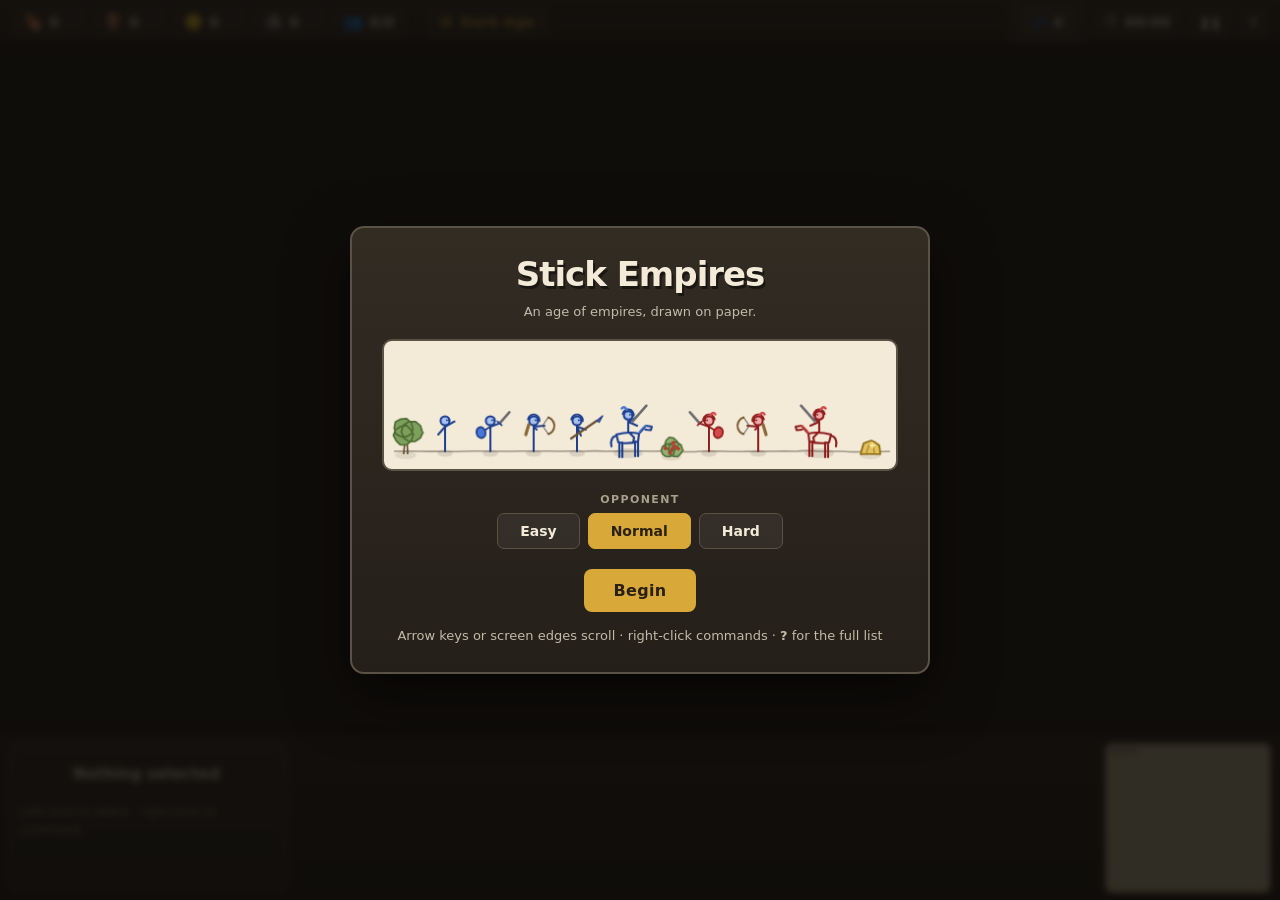
==== index.html @ 1c1c3820 "first version" ====
<!DOCTYPE html>
<html lang="en">
<head>
<meta charset="utf-8">
<meta name="viewport" content="width=device-width, initial-scale=1">
<title>Stick Empires — an Age of Stick Figures</title>
<link rel="stylesheet" href="css/style.css">
<link rel="icon" href="data:image/svg+xml,%3Csvg%20xmlns='http://www.w3.org/2000/svg'%20viewBox='0%200%2032%2032'%3E%3Cg%20fill='none'%20stroke='%23241f18'%20stroke-width='2.6'%20stroke-linecap='round'%3E%3Ccircle%20cx='16'%20cy='7'%20r='4.2'%20fill='%234a76d4'/%3E%3Cpath%20d='M16%2011.5v9M9%2015h14M16%2020.5l-5%207.5M16%2020.5l5%207.5'/%3E%3C/g%3E%3C/svg%3E">
</head>
<body>

<div id="game">
  <canvas id="canvas" tabindex="0"></canvas>

  <!-- ================= top bar ================= -->
  <div id="topbar">
    <div class="res" title="Food"><span class="ico food">🍖</span><span id="res-food">0</span></div>
    <div class="res" title="Wood"><span class="ico wood">🪵</span><span id="res-wood">0</span></div>
    <div class="res" title="Gold"><span class="ico gold">🪙</span><span id="res-gold">0</span></div>
    <div class="res" title="Stone"><span class="ico stone">🪨</span><span id="res-stone">0</span></div>
    <div class="res" title="Population"><span class="ico pop">👥</span><span id="res-pop">0/0</span></div>
    <div class="sep"></div>
    <div class="res age" title="Current age"><span class="ico">🏛</span><span id="hud-age">Dark Age</span></div>
    <div class="spacer"></div>
    <div class="res" title="Idle villagers — click to cycle"><button id="btn-idle" class="mini">💤 <span id="hud-idle">0</span></button></div>
    <div class="res" title="Elapsed time"><span class="ico">⏱</span><span id="hud-clock">00:00</span></div>
    <button id="btn-pause" class="mini" title="Pause  [P]">❚❚</button>
    <button id="btn-help" class="mini" title="Controls">?</button>
  </div>

  <div id="banner" class="hidden"></div>
  <div id="toasts"></div>

  <!-- ================= bottom bar ================= -->
  <div id="bottombar">
    <div id="selection-panel">
      <div class="sel-head">
        <div id="sel-icon"></div>
        <div id="sel-name">Nothing selected</div>
      </div>
      <div id="sel-body"><div class="hint">Left-click to select · right-click to command</div></div>
      <div id="queue" class="hidden"></div>
    </div>

    <div id="command-card"></div>

    <div id="minimap-wrap">
      <canvas id="minimap" width="220" height="220"></canvas>
      <div class="mm-label">MAP</div>
    </div>
  </div>

  <!-- ================= overlays ================= -->
  <div id="help" class="overlay hidden">
    <div class="panel">
      <h2>How to play</h2>
      <div class="cols">
        <div>
          <h3>Camera</h3>
          <ul>
            <li><b>Arrow keys</b> or move the mouse to a screen edge — scroll</li>
            <li><b>Middle-drag</b> or <b>Space + drag</b> — pan</li>
            <li><b>Mouse wheel</b> — zoom · <b>Click the minimap</b> — jump</li>
          </ul>
          <h3>Selecting</h3>
          <ul>
            <li><b>Left-click</b> a unit · <b>drag</b> a box for many</li>
            <li><b>Double-click</b> — every unit of that type on screen</li>
            <li><b>Shift+click</b> — add to selection</li>
            <li><b>Ctrl+1…9</b> set a group · <b>1…9</b> recall it</li>
          </ul>
        </div>
        <div>
          <h3>Commanding</h3>
          <ul>
            <li><b>Right-click</b> — move, gather, build, repair or attack</li>
            <li><b>A</b> then click — attack-move · <b>S</b> — stop</li>
            <li><b>B</b> — build menu (with a villager selected)</li>
            <li>Right-click with a barracks selected — set its rally point</li>
          </ul>
          <h3>Shortcuts</h3>
          <ul>
            <li><b>H</b> — jump to your Town Center</li>
            <li><b>.</b> — cycle idle villagers · <b>F</b> — select your army</li>
            <li><b>Space</b> — jump to the last attack · <b>P</b> — pause</li>
            <li><b>F2</b> — toggle 2× game speed</li>
          </ul>
        </div>
      </div>
      <h3>Winning</h3>
      <p>Gather food, wood, gold and stone. Build houses for population, train an army,
         advance through four ages, and destroy every red building and unit.
         A villager carries 12 at a time and then walks it home, so a nearby drop-off
         means far less walking — put a Lumber Camp next to the trees and a Mill next
         to the berries. When the berries run out, build farms.</p>
      <button id="help-close" class="big">Got it</button>
    </div>
  </div>

  <div id="gameover" class="overlay hidden">
    <div class="panel">
      <h1 id="go-title">Victory!</h1>
      <div id="go-body"></div>
      <button id="go-again" class="big">Play again</button>
    </div>
  </div>

  <div id="start" class="overlay">
    <div class="panel start-panel">
      <h1 class="logo">Stick&nbsp;Empires</h1>
      <p class="tag">An age of empires, drawn on paper.</p>
      <canvas id="start-art" width="520" height="130"></canvas>
      <div class="field">
        <label>Opponent</label>
        <div class="choices" id="difficulty">
          <button data-v="easy">Easy</button>
          <button data-v="normal" class="on">Normal</button>
          <button data-v="hard">Hard</button>
        </div>
      </div>
      <button id="start-btn" class="big">Begin</button>
      <p class="fine">Arrow keys or screen edges scroll · right-click commands · <b>?</b> for the full list</p>
    </div>
  </div>
</div>

<script src="js/config.js"></script>
<script src="js/utils.js"></script>
<script src="js/pathfinding.js"></script>
<script src="js/worldgen.js"></script>
<script src="js/art.js"></script>
<script src="js/entities.js"></script>
<script src="js/render.js"></script>
<script src="js/game.js"></script>
<script src="js/ai.js"></script>
<script src="js/input.js"></script>
<script src="js/ui.js"></script>
<script src="js/main.js"></script>
</body>
</html>
---- css/style.css ----
/* =========================================================================
   Stick Empires — UI chrome. Ink on paper.
   ========================================================================= */

:root {
  --paper: #f3ead8;
  --paper-2: #e7dcc3;
  --ink: #241f18;
  --ink-2: #4a4238;
  --ink-soft: rgba(36, 31, 24, 0.55);
  --panel: #2b271f;
  --panel-2: #38332a;
  --line: #564f42;
  --accent: #d8a838;
  --blue: #4a76d4;
  --red: #d44a4a;
  --green: #6aa84f;
  --bar-h: 46px;
  --bottom-h: 168px;
  font-synthesis-weight: none;
}

* { box-sizing: border-box; margin: 0; padding: 0; }

html, body {
  height: 100%;
  overflow: hidden;
  background: #1b1813;
  color: var(--paper);
  font-family: "Segoe UI", -apple-system, BlinkMacSystemFont, system-ui, sans-serif;
  -webkit-font-smoothing: antialiased;
  user-select: none;
  -webkit-user-select: none;
}

#game { position: fixed; inset: 0; }

#canvas {
  position: absolute;
  inset: 0;
  width: 100%;
  height: 100%;
  display: block;
  cursor: default;
  outline: none;
}

body.cursor-attack #canvas { cursor: crosshair; }
body.cursor-attack-hover #canvas { cursor: crosshair; }
body.cursor-gather #canvas { cursor: grab; }
body.cursor-build-hover #canvas { cursor: copy; }

/* ================================================================= topbar */

#topbar {
  position: absolute;
  top: 0; left: 0; right: 0;
  height: var(--bar-h);
  display: flex;
  align-items: center;
  gap: 6px;
  padding: 0 12px;
  background: linear-gradient(180deg, #302b22 0%, #241f19 100%);
  border-bottom: 2px solid #14110d;
  box-shadow: 0 3px 10px rgba(0, 0, 0, .45);
  z-index: 10;
  font-variant-numeric: tabular-nums;
}

.res {
  display: flex;
  align-items: center;
  gap: 6px;
  padding: 5px 11px;
  background: rgba(255, 255, 255, .045);
  border: 1px solid #4a4237;
  border-radius: 6px;
  font-size: 14px;
  font-weight: 600;
  letter-spacing: .2px;
  min-width: 74px;
}
.res .ico { font-size: 15px; line-height: 1; filter: saturate(1.1); }
.res.age { min-width: 118px; color: var(--accent); }
.res.warn { border-color: #b9603a; background: rgba(200, 90, 50, .18); }
#res-pop.warn { color: #ffb27a; }

#topbar .sep { width: 1px; height: 24px; background: #4a4237; margin: 0 4px; }
#topbar .spacer { flex: 1; }

.mini {
  background: rgba(255, 255, 255, .05);
  border: 1px solid #4a4237;
  color: var(--paper);
  border-radius: 6px;
  padding: 6px 10px;
  font-size: 13px;
  font-weight: 600;
  cursor: pointer;
  font-family: inherit;
}
.mini:hover { background: rgba(255, 255, 255, .12); border-color: var(--accent); }

/* ================================================================ bottom */

#bottombar {
  position: absolute;
  left: 0; right: 0; bottom: 0;
  height: var(--bottom-h);
  display: flex;
  gap: 8px;
  padding: 8px;
  background: linear-gradient(180deg, #241f19 0%, #191510 100%);
  border-top: 2px solid #14110d;
  box-shadow: 0 -3px 12px rgba(0, 0, 0, .45);
  z-index: 10;
}

#selection-panel {
  width: 280px;
  flex: none;
  background: rgba(255, 255, 255, .04);
  border: 1px solid #4a4237;
  border-radius: 8px;
  padding: 9px 11px;
  display: flex;
  flex-direction: column;
  gap: 7px;
  overflow: hidden;
}

.sel-head { display: flex; align-items: center; gap: 9px; }
#sel-icon { width: 44px; height: 44px; flex: none; display: grid; place-items: center; }
#sel-icon img {
  width: 44px; height: 44px;
  background: var(--paper);
  border-radius: 6px;
  border: 1px solid #5a5245;
}
#sel-name { font-size: 15px; font-weight: 700; letter-spacing: .2px; }

#sel-body { flex: 1; overflow: hidden; font-size: 12px; }
#sel-body .hint { color: #9a9182; line-height: 1.5; }
#sel-body .stats {
  display: grid;
  grid-template-columns: auto 1fr;
  gap: 1px 10px;
  align-content: start;
}
#sel-body .stats .k { color: #a99f8d; }
#sel-body .stats .v { font-weight: 700; text-align: right; font-variant-numeric: tabular-nums; }
#sel-body .desc { margin-top: 6px; color: #948b7c; line-height: 1.4; font-size: 11px; }

.unit-grid { display: flex; flex-wrap: wrap; gap: 5px; align-content: start; }
.chip {
  display: flex; align-items: center; gap: 3px;
  background: var(--paper);
  color: var(--ink);
  border-radius: 5px;
  padding: 2px 6px 2px 2px;
  font-size: 11px;
  font-weight: 800;
  cursor: pointer;
  border: 1px solid #5a5245;
}
.chip:hover { outline: 2px solid var(--accent); }
.chip img { width: 26px; height: 26px; }

#queue { display: flex; gap: 4px; flex-wrap: wrap; }
#queue.hidden { display: none; }
#queue.blocked { outline: 1px dashed #d08a3a; outline-offset: 3px; }
.qitem {
  position: relative;
  width: 30px; height: 30px;
  background: var(--paper);
  border: 1px solid #5a5245;
  border-radius: 4px;
  display: grid; place-items: center;
  color: var(--ink);
  font-size: 15px;
  cursor: pointer;
  overflow: hidden;
}
.qitem:hover { outline: 2px solid #c0392b; }
.qitem img { width: 28px; height: 28px; }
.qbar {
  position: absolute;
  left: 0; bottom: 0;
  height: 3px;
  width: 0;
  background: var(--green);
}

/* ------------------------------------------------------------ command card */

#command-card {
  flex: 1;
  display: grid;
  grid-template-columns: repeat(auto-fill, minmax(92px, 1fr));
  grid-auto-rows: 70px;
  gap: 6px;
  align-content: start;
  overflow-y: auto;
  padding-right: 4px;
}
#command-card::-webkit-scrollbar { width: 8px; }
#command-card::-webkit-scrollbar-thumb { background: #4a4237; border-radius: 4px; }

.cmd {
  position: relative;
  background: var(--paper);
  border: 1px solid #5a5245;
  border-radius: 7px;
  color: var(--ink);
  cursor: pointer;
  display: flex;
  flex-direction: column;
  align-items: center;
  justify-content: center;
  gap: 1px;
  padding: 3px 4px 4px;
  font-family: inherit;
  transition: transform .06s ease, box-shadow .1s ease;
  overflow: hidden;
}
.cmd:hover { box-shadow: 0 0 0 2px var(--accent); transform: translateY(-1px); }
.cmd:active { transform: translateY(0); }
.cmd img { width: 34px; height: 34px; margin-top: -2px; }
.cmd .emoji { font-size: 22px; line-height: 28px; }
.cmd .lbl {
  font-size: 10px;
  font-weight: 700;
  line-height: 1.05;
  text-align: center;
  max-width: 100%;
  overflow: hidden;
  text-overflow: ellipsis;
  white-space: nowrap;
}
.cmd .cost {
  font-size: 9px;
  color: #6d6455;
  font-weight: 600;
  letter-spacing: -.2px;
}
.cmd .hk {
  position: absolute;
  top: 2px; right: 3px;
  font-size: 9px;
  font-weight: 800;
  color: #8a8071;
  background: rgba(0, 0, 0, .07);
  border-radius: 3px;
  padding: 0 3px;
}
.cmd.disabled { opacity: .42; cursor: not-allowed; filter: grayscale(.6); }
.cmd.disabled:hover { box-shadow: none; transform: none; }
.cmd.flash { box-shadow: 0 0 0 3px var(--green); }

/* ---------------------------------------------------------------- minimap */

#minimap-wrap {
  position: relative;
  width: var(--bottom-h);
  height: calc(var(--bottom-h) - 16px);
  flex: none;
  border: 2px solid #5a5245;
  border-radius: 8px;
  overflow: hidden;
  background: #cec5a0;
}
#minimap { width: 100%; height: 100%; display: block; cursor: pointer; }
.mm-label {
  position: absolute;
  top: 2px; left: 5px;
  font-size: 9px;
  font-weight: 800;
  letter-spacing: 2px;
  color: rgba(30, 25, 18, .5);
  pointer-events: none;
}

/* ================================================================ toasts */

#toasts {
  position: absolute;
  left: 50%;
  top: calc(var(--bar-h) + 12px);
  transform: translateX(-50%);
  display: flex;
  flex-direction: column;
  gap: 5px;
  align-items: center;
  z-index: 9;
  pointer-events: none;
}
.toast {
  background: rgba(28, 24, 18, .88);
  border: 1px solid #5a5245;
  border-left: 3px solid var(--accent);
  padding: 7px 14px;
  border-radius: 6px;
  font-size: 13px;
  font-weight: 600;
  box-shadow: 0 3px 12px rgba(0, 0, 0, .4);
  animation: pop .18s ease;
}
@keyframes pop { from { opacity: 0; transform: translateY(-6px); } }

#banner {
  position: absolute;
  left: 50%;
  top: 26%;
  transform: translateX(-50%);
  font-size: 46px;
  font-weight: 900;
  letter-spacing: 1px;
  color: var(--accent);
  text-shadow: 0 3px 0 rgba(0, 0, 0, .5), 0 0 30px rgba(216, 168, 56, .5);
  pointer-events: none;
  z-index: 9;
  white-space: nowrap;
}

/* =============================================================== overlays */

.overlay {
  position: absolute;
  inset: 0;
  background: rgba(14, 12, 9, .82);
  backdrop-filter: blur(3px);
  display: grid;
  place-items: center;
  z-index: 20;
}
.overlay.hidden { display: none; }

.panel {
  background: linear-gradient(180deg, #322c23, #241f19);
  border: 2px solid #5a5245;
  border-radius: 14px;
  padding: 26px 30px;
  max-width: 760px;
  width: min(92vw, 760px);
  box-shadow: 0 20px 60px rgba(0, 0, 0, .6);
  max-height: 88vh;
  overflow-y: auto;
}
.panel h1 { font-size: 34px; margin-bottom: 8px; }
.panel h2 { font-size: 22px; margin-bottom: 14px; color: var(--accent); }
.panel h3 { font-size: 14px; margin: 14px 0 6px; color: var(--accent); letter-spacing: .4px; }
.panel p { font-size: 13px; line-height: 1.6; color: #c3baa8; }
.panel ul { list-style: none; font-size: 13px; line-height: 1.75; color: #c3baa8; }
.panel ul li b { color: var(--paper); }
.panel .cols { display: grid; grid-template-columns: 1fr 1fr; gap: 0 32px; }

.big {
  margin-top: 20px;
  background: var(--accent);
  color: #2a2114;
  border: none;
  border-radius: 8px;
  padding: 12px 30px;
  font-size: 16px;
  font-weight: 800;
  cursor: pointer;
  font-family: inherit;
  letter-spacing: .3px;
}
.big:hover { filter: brightness(1.1); }

#go-title.win { color: var(--green); }
#go-title.lose { color: var(--red); }
.go-stats {
  display: grid;
  grid-template-columns: 1fr 1fr;
  gap: 6px 26px;
  margin-top: 14px;
}
.go-stats div {
  display: flex;
  justify-content: space-between;
  border-bottom: 1px dashed #4a4237;
  padding: 5px 0;
  font-size: 13px;
}
.go-stats span { color: #a99f8d; }
.go-stats b { font-variant-numeric: tabular-nums; }

/* ------------------------------------------------------------ start screen */

.start-panel { text-align: center; width: min(92vw, 580px); }
.logo {
  font-size: 46px;
  letter-spacing: -1px;
  color: var(--paper);
  text-shadow: 2px 3px 0 rgba(0, 0, 0, .45);
}
.tag { margin-top: 2px; color: #a99f8d; font-size: 14px; }
#start-art {
  width: 100%;
  max-width: 520px;
  height: auto;
  background: var(--paper);
  border: 2px solid #5a5245;
  border-radius: 10px;
  margin: 16px 0 6px;
}
.field { margin-top: 12px; }
.field label {
  display: block;
  font-size: 11px;
  letter-spacing: 1.4px;
  color: #a99f8d;
  margin-bottom: 7px;
  text-transform: uppercase;
  font-weight: 700;
}
.choices { display: flex; gap: 8px; justify-content: center; }
.choices button {
  background: rgba(255, 255, 255, .05);
  border: 1px solid #5a5245;
  color: var(--paper);
  border-radius: 7px;
  padding: 9px 22px;
  font-size: 14px;
  font-weight: 700;
  cursor: pointer;
  font-family: inherit;
}
.choices button.on { background: var(--accent); color: #2a2114; border-color: var(--accent); }
.choices button:hover:not(.on) { border-color: var(--accent); }
.fine { margin-top: 14px; font-size: 11px; color: #8b8273; }

@media (max-width: 900px) {
  #selection-panel { width: 200px; }
  .panel .cols { grid-template-columns: 1fr; }
}
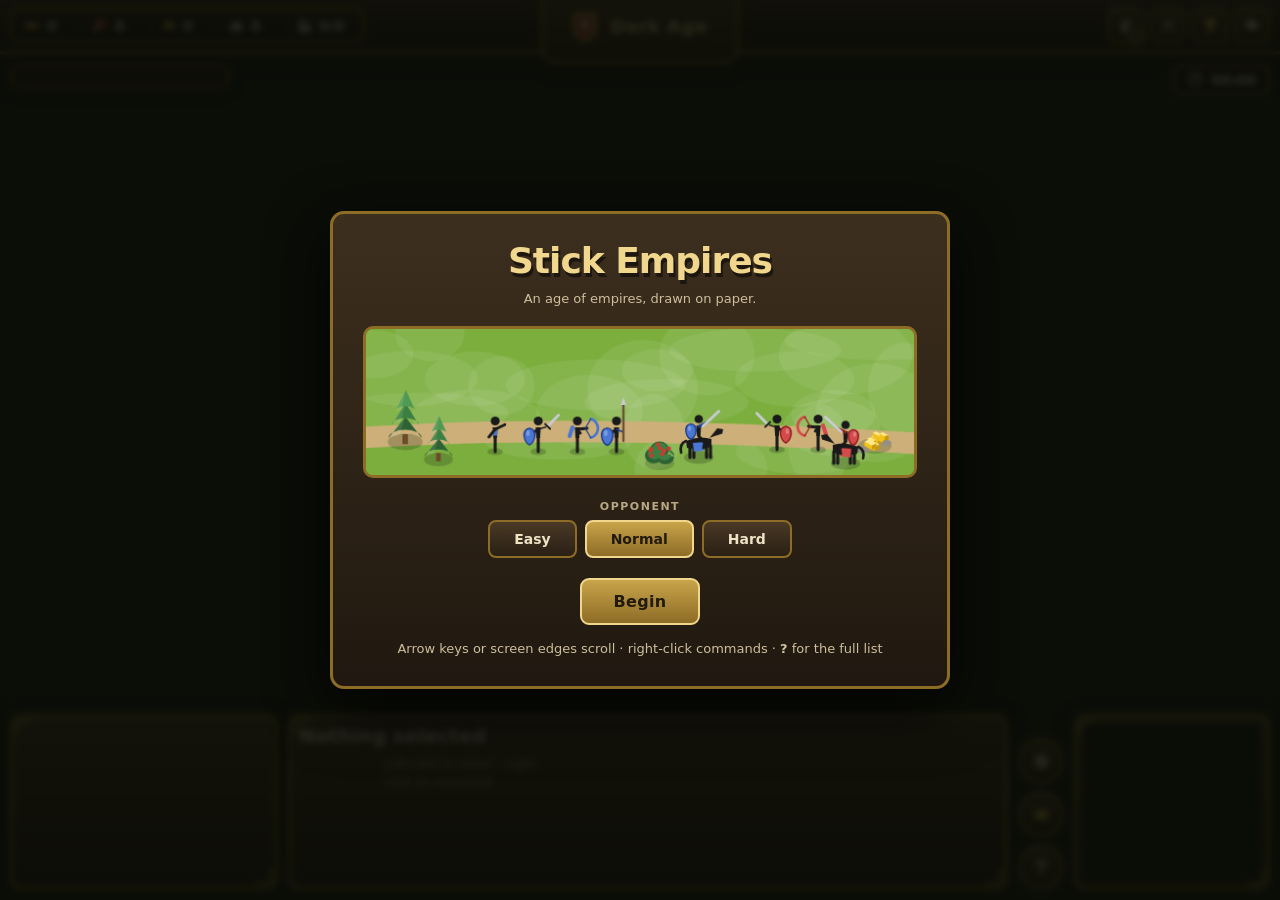
==== commit 8c27eaae: "v2" ====
--- a/index.html
+++ b/index.html
@@ -14,39 +14,63 @@
 
   <!-- ================= top bar ================= -->
   <div id="topbar">
-    <div class="res" title="Food"><span class="ico food">🍖</span><span id="res-food">0</span></div>
-    <div class="res" title="Wood"><span class="ico wood">🪵</span><span id="res-wood">0</span></div>
-    <div class="res" title="Gold"><span class="ico gold">🪙</span><span id="res-gold">0</span></div>
-    <div class="res" title="Stone"><span class="ico stone">🪨</span><span id="res-stone">0</span></div>
-    <div class="res" title="Population"><span class="ico pop">👥</span><span id="res-pop">0/0</span></div>
-    <div class="sep"></div>
-    <div class="res age" title="Current age"><span class="ico">🏛</span><span id="hud-age">Dark Age</span></div>
-    <div class="spacer"></div>
-    <div class="res" title="Idle villagers — click to cycle"><button id="btn-idle" class="mini">💤 <span id="hud-idle">0</span></button></div>
-    <div class="res" title="Elapsed time"><span class="ico">⏱</span><span id="hud-clock">00:00</span></div>
-    <button id="btn-pause" class="mini" title="Pause  [P]">❚❚</button>
-    <button id="btn-help" class="mini" title="Controls">?</button>
+    <div class="res-cluster">
+      <div class="res" title="Wood"><i class="ico ico-wood"></i><span id="res-wood">0</span></div>
+      <div class="res" title="Food"><i class="ico ico-food"></i><span id="res-food">0</span></div>
+      <div class="res" title="Gold"><i class="ico ico-gold"></i><span id="res-gold">0</span></div>
+      <div class="res" title="Stone"><i class="ico ico-stone"></i><span id="res-stone">0</span></div>
+      <div class="res" title="Population"><i class="ico ico-pop"></i><span id="res-pop">0/0</span></div>
+    </div>
+
+    <div id="age-banner">
+      <span class="crest"></span>
+      <span id="hud-age">Dark Age</span>
+    </div>
+
+    <div class="tool-cluster">
+      <button class="tool" id="btn-idle" title="Cycle idle villagers  [.]"><i class="ico ico-idle"></i><span id="hud-idle" class="badge">0</span></button>
+      <button class="tool" id="btn-army" title="Select your army  [F]"><i class="ico ico-army"></i></button>
+      <button class="tool" id="btn-score" title="Score"><i class="ico ico-trophy"></i></button>
+      <button class="tool" id="btn-help" title="Controls"><i class="ico ico-gear"></i></button>
+    </div>
   </div>
 
+  <!-- ================= objectives ================= -->
+  <div id="objectives">
+    <ul id="obj-list"></ul>
+  </div>
+
+  <div id="clock-chip"><i class="ico ico-clock"></i><span id="hud-clock">00:00</span></div>
   <div id="banner" class="hidden"></div>
   <div id="toasts"></div>
 
   <!-- ================= bottom bar ================= -->
   <div id="bottombar">
-    <div id="selection-panel">
-      <div class="sel-head">
-        <div id="sel-icon"></div>
-        <div id="sel-name">Nothing selected</div>
-      </div>
-      <div id="sel-body"><div class="hint">Left-click to select · right-click to command</div></div>
-      <div id="queue" class="hidden"></div>
+    <div class="frame" id="palette-frame">
+      <div id="command-card"></div>
     </div>
 
-    <div id="command-card"></div>
+    <div class="frame" id="selection-frame">
+      <div id="selection-panel">
+        <div class="sel-left">
+          <div id="sel-name">Nothing selected</div>
+          <div class="sel-row">
+            <div id="sel-icon"></div>
+            <div id="sel-body"><div class="hint">Left-click to select · right-click to command</div></div>
+          </div>
+        </div>
+        <div id="queue"></div>
+      </div>
+    </div>
 
-    <div id="minimap-wrap">
-      <canvas id="minimap" width="220" height="220"></canvas>
-      <div class="mm-label">MAP</div>
+    <div id="side-tools">
+      <button class="round" id="btn-diplo" title="Players"><i class="ico ico-globe"></i></button>
+      <button class="round" id="btn-tech" title="Age progress"><i class="ico ico-crown"></i></button>
+      <button class="round" id="btn-help2" title="How to play">?</button>
+    </div>
+
+    <div class="frame" id="minimap-frame">
+      <canvas id="minimap" width="256" height="256"></canvas>
     </div>
   </div>
 
@@ -109,7 +133,7 @@
     <div class="panel start-panel">
       <h1 class="logo">Stick&nbsp;Empires</h1>
       <p class="tag">An age of empires, drawn on paper.</p>
-      <canvas id="start-art" width="520" height="130"></canvas>
+      <canvas id="start-art" width="560" height="150"></canvas>
       <div class="field">
         <label>Opponent</label>
         <div class="choices" id="difficulty">
@@ -126,6 +150,7 @@
 
 <script src="js/config.js"></script>
 <script src="js/utils.js"></script>
+<script src="js/iso.js"></script>
 <script src="js/pathfinding.js"></script>
 <script src="js/worldgen.js"></script>
 <script src="js/art.js"></script>
--- a/css/style.css
+++ b/css/style.css
@@ -1,23 +1,21 @@
 /* =========================================================================
-   Stick Empires — UI chrome. Ink on paper.
+   Stick Empires — carved-wood and brass UI chrome
    ========================================================================= */
 
 :root {
-  --paper: #f3ead8;
-  --paper-2: #e7dcc3;
-  --ink: #241f18;
-  --ink-2: #4a4238;
-  --ink-soft: rgba(36, 31, 24, 0.55);
-  --panel: #2b271f;
-  --panel-2: #38332a;
-  --line: #564f42;
-  --accent: #d8a838;
-  --blue: #4a76d4;
-  --red: #d44a4a;
-  --green: #6aa84f;
-  --bar-h: 46px;
-  --bottom-h: 168px;
-  font-synthesis-weight: none;
+  --wood-1: #4a3925;
+  --wood-2: #35281a;
+  --wood-3: #241b11;
+  --brass:  #c8a44a;
+  --brass-2:#8d6c26;
+  --brass-hi:#f0d78d;
+  --parch: #efe3c6;
+  --parch-dim: #b8a884;
+  --green: #7fbe4a;
+  --red:   #d1452f;
+  --blue:  #63b0ff;
+  --bar-h: 54px;
+  --bottom-h: 196px;
 }
 
 * { box-sizing: border-box; margin: 0; padding: 0; }
@@ -25,9 +23,9 @@
 html, body {
   height: 100%;
   overflow: hidden;
-  background: #1b1813;
-  color: var(--paper);
-  font-family: "Segoe UI", -apple-system, BlinkMacSystemFont, system-ui, sans-serif;
+  background: #14180f;
+  color: var(--parch);
+  font-family: "Trebuchet MS", "Segoe UI", -apple-system, system-ui, sans-serif;
   -webkit-font-smoothing: antialiased;
   user-select: none;
   -webkit-user-select: none;
@@ -36,21 +34,40 @@
 #game { position: fixed; inset: 0; }
 
 #canvas {
-  position: absolute;
-  inset: 0;
-  width: 100%;
-  height: 100%;
-  display: block;
-  cursor: default;
-  outline: none;
-}
-
-body.cursor-attack #canvas { cursor: crosshair; }
+  position: absolute; inset: 0;
+  width: 100%; height: 100%;
+  display: block; cursor: default; outline: none;
+}
+body.cursor-attack #canvas,
 body.cursor-attack-hover #canvas { cursor: crosshair; }
 body.cursor-gather #canvas { cursor: grab; }
 body.cursor-build-hover #canvas { cursor: copy; }
 
-/* ================================================================= topbar */
+/* ------------------------------------------------------------------ icons */
+/* Small inline SVGs so the chrome stays crisp at any zoom. */
+
+.ico {
+  display: inline-block;
+  width: 20px; height: 20px;
+  background-repeat: no-repeat;
+  background-position: center;
+  background-size: contain;
+  flex: none;
+}
+.ico-wood  { background-image: url("data:image/svg+xml,%3Csvg xmlns='http://www.w3.org/2000/svg' viewBox='0 0 24 24'%3E%3Crect x='2' y='7' width='20' height='10' rx='5' fill='%23a4733c'/%3E%3Cellipse cx='6' cy='12' rx='3.4' ry='5' fill='%23d8a763'/%3E%3Cellipse cx='6' cy='12' rx='1.7' ry='2.5' fill='%23a4733c'/%3E%3C/svg%3E"); }
+.ico-food  { background-image: url("data:image/svg+xml,%3Csvg xmlns='http://www.w3.org/2000/svg' viewBox='0 0 24 24'%3E%3Cpath d='M7 15c-3-3-2-8 2-10s9 0 10 4-2 8-6 8c-2 0-4-1-6-2z' fill='%23c0392b'/%3E%3Cpath d='M9 6c3-2 8-1 9 3' stroke='%23e8705f' stroke-width='2' fill='none' stroke-linecap='round'/%3E%3Crect x='2' y='14' width='8' height='4' rx='2' fill='%23f0e3c8' transform='rotate(-25 6 16)'/%3E%3C/svg%3E"); }
+.ico-gold  { background-image: url("data:image/svg+xml,%3Csvg xmlns='http://www.w3.org/2000/svg' viewBox='0 0 24 24'%3E%3Cpath d='M3 16h9l2-4H5z' fill='%23e8b91d'/%3E%3Cpath d='M11 16h9l2-4h-9z' fill='%23f6d552'/%3E%3Cpath d='M7 11h9l2-4H9z' fill='%23ffe98a'/%3E%3C/svg%3E"); }
+.ico-stone { background-image: url("data:image/svg+xml,%3Csvg xmlns='http://www.w3.org/2000/svg' viewBox='0 0 24 24'%3E%3Cellipse cx='8' cy='16' rx='6' ry='4.5' fill='%23a9a396'/%3E%3Cellipse cx='16' cy='15' rx='5.5' ry='4' fill='%23c3bdb0'/%3E%3Cellipse cx='12' cy='10' rx='5' ry='4' fill='%23d8d3c7'/%3E%3C/svg%3E"); }
+.ico-pop   { background-image: url("data:image/svg+xml,%3Csvg xmlns='http://www.w3.org/2000/svg' viewBox='0 0 24 24'%3E%3Cg fill='%23efe3c6'%3E%3Ccircle cx='8' cy='6' r='3'/%3E%3Cpath d='M4 21v-7a4 4 0 018 0v7z'/%3E%3Ccircle cx='17' cy='7' r='2.5'/%3E%3Cpath d='M13.5 21v-6a3.5 3.5 0 017 0v6z'/%3E%3C/g%3E%3C/svg%3E"); }
+.ico-clock { background-image: url("data:image/svg+xml,%3Csvg xmlns='http://www.w3.org/2000/svg' viewBox='0 0 24 24'%3E%3Ccircle cx='12' cy='12' r='9' fill='none' stroke='%23efe3c6' stroke-width='2'/%3E%3Cpath d='M12 7v5l3.5 2.5' stroke='%23efe3c6' stroke-width='2' fill='none' stroke-linecap='round'/%3E%3C/svg%3E"); }
+.ico-idle  { background-image: url("data:image/svg+xml,%3Csvg xmlns='http://www.w3.org/2000/svg' viewBox='0 0 24 24'%3E%3Cg fill='%23efe3c6'%3E%3Ccircle cx='9' cy='7' r='3'/%3E%3Cpath d='M5 21v-7a4 4 0 018 0v7z'/%3E%3C/g%3E%3Cpath d='M15 5h5l-5 5h5' stroke='%23f0d78d' stroke-width='1.8' fill='none' stroke-linecap='round' stroke-linejoin='round'/%3E%3C/svg%3E"); }
+.ico-army  { background-image: url("data:image/svg+xml,%3Csvg xmlns='http://www.w3.org/2000/svg' viewBox='0 0 24 24'%3E%3Cg stroke='%23efe3c6' stroke-width='2.2' stroke-linecap='round' fill='none'%3E%3Cpath d='M4 4l13 13M20 4L7 17'/%3E%3Cpath d='M3 19l3 2M21 19l-3 2'/%3E%3C/g%3E%3C/svg%3E"); }
+.ico-trophy{ background-image: url("data:image/svg+xml,%3Csvg xmlns='http://www.w3.org/2000/svg' viewBox='0 0 24 24'%3E%3Cpath d='M7 3h10v6a5 5 0 01-10 0z' fill='%23e8c34a'/%3E%3Cpath d='M7 4H4v2a4 4 0 004 4M17 4h3v2a4 4 0 01-4 4' stroke='%23e8c34a' stroke-width='1.8' fill='none'/%3E%3Crect x='10' y='14' width='4' height='4' fill='%23e8c34a'/%3E%3Crect x='7' y='18' width='10' height='3' rx='1' fill='%23e8c34a'/%3E%3C/svg%3E"); }
+.ico-gear  { background-image: url("data:image/svg+xml,%3Csvg xmlns='http://www.w3.org/2000/svg' viewBox='0 0 24 24'%3E%3Cpath d='M12 8a4 4 0 100 8 4 4 0 000-8zm9 4l-2-1.2.4-2.3-2.2-1.3-1.8 1.5-2.2-.9L12.6 3h-2.5l-.6 2.3-2.2.9-1.8-1.5L3.3 6l.4 2.3L1.7 12l2 1.2-.4 2.3 2.2 1.3 1.8-1.5 2.2.9.6 2.3h2.5l.6-2.3 2.2-.9 1.8 1.5 2.2-1.3-.4-2.3z' fill='%23efe3c6'/%3E%3C/svg%3E"); }
+.ico-globe { background-image: url("data:image/svg+xml,%3Csvg xmlns='http://www.w3.org/2000/svg' viewBox='0 0 24 24'%3E%3Cg fill='none' stroke='%23efe3c6' stroke-width='1.9'%3E%3Ccircle cx='12' cy='12' r='9'/%3E%3Cellipse cx='12' cy='12' rx='4' ry='9'/%3E%3Cpath d='M3 12h18M4.5 7h15M4.5 17h15'/%3E%3C/g%3E%3C/svg%3E"); }
+.ico-crown { background-image: url("data:image/svg+xml,%3Csvg xmlns='http://www.w3.org/2000/svg' viewBox='0 0 24 24'%3E%3Cpath d='M3 8l3.5 4L12 5l5.5 7L21 8v10H3z' fill='%23e8c34a'/%3E%3Ccircle cx='3' cy='7' r='1.8' fill='%23f0d78d'/%3E%3Ccircle cx='21' cy='7' r='1.8' fill='%23f0d78d'/%3E%3Ccircle cx='12' cy='4' r='2' fill='%23f0d78d'/%3E%3C/svg%3E"); }
+
+/* ----------------------------------------------------------------- topbar */
 
 #topbar {
   position: absolute;
@@ -58,381 +75,492 @@
   height: var(--bar-h);
   display: flex;
   align-items: center;
-  gap: 6px;
-  padding: 0 12px;
-  background: linear-gradient(180deg, #302b22 0%, #241f19 100%);
-  border-bottom: 2px solid #14110d;
-  box-shadow: 0 3px 10px rgba(0, 0, 0, .45);
+  justify-content: space-between;
+  padding: 0 10px;
+  background: linear-gradient(180deg, #3d3022 0%, #241b11 60%, #1a140c 100%);
+  border-bottom: 3px solid var(--brass-2);
+  box-shadow: 0 4px 14px rgba(0, 0, 0, .55);
   z-index: 10;
   font-variant-numeric: tabular-nums;
 }
 
+.res-cluster {
+  display: flex;
+  align-items: center;
+  gap: 2px;
+  background: linear-gradient(180deg, #2a2115, #191309);
+  border: 2px solid var(--brass-2);
+  border-radius: 9px;
+  padding: 3px 6px;
+  box-shadow: inset 0 1px 0 rgba(255, 235, 180, .12);
+}
 .res {
   display: flex;
   align-items: center;
   gap: 6px;
-  padding: 5px 11px;
-  background: rgba(255, 255, 255, .045);
-  border: 1px solid #4a4237;
-  border-radius: 6px;
-  font-size: 14px;
-  font-weight: 600;
-  letter-spacing: .2px;
-  min-width: 74px;
-}
-.res .ico { font-size: 15px; line-height: 1; filter: saturate(1.1); }
-.res.age { min-width: 118px; color: var(--accent); }
-.res.warn { border-color: #b9603a; background: rgba(200, 90, 50, .18); }
-#res-pop.warn { color: #ffb27a; }
-
-#topbar .sep { width: 1px; height: 24px; background: #4a4237; margin: 0 4px; }
-#topbar .spacer { flex: 1; }
-
-.mini {
-  background: rgba(255, 255, 255, .05);
-  border: 1px solid #4a4237;
-  color: var(--paper);
-  border-radius: 6px;
-  padding: 6px 10px;
-  font-size: 13px;
-  font-weight: 600;
+  padding: 4px 12px 4px 8px;
+  font-size: 16px;
+  font-weight: 700;
+  letter-spacing: .3px;
+  color: var(--parch);
+  text-shadow: 0 1px 2px #000;
+  min-width: 78px;
+  border-right: 1px solid rgba(200, 164, 74, .22);
+}
+.res:last-child { border-right: none; }
+.res.warn span { color: #ffb27a; }
+
+#age-banner {
+  position: absolute;
+  left: 50%;
+  transform: translateX(-50%);
+  top: 0;
+  height: calc(var(--bar-h) + 10px);
+  min-width: 260px;
+  pointer-events: none;
+  display: flex;
+  align-items: center;
+  justify-content: center;
+  gap: 12px;
+  padding: 0 34px 8px;
+  background: linear-gradient(180deg, #4a3925, #2a2015);
+  border: 3px solid var(--brass-2);
+  border-top: none;
+  border-radius: 0 0 16px 16px;
+  box-shadow: 0 5px 16px rgba(0, 0, 0, .55), inset 0 -2px 0 rgba(0, 0, 0, .35);
+  font-size: 22px;
+  font-weight: 700;
+  letter-spacing: .5px;
+  color: var(--brass-hi);
+  text-shadow: 0 2px 3px #000;
+}
+#age-banner .crest {
+  width: 26px; height: 30px;
+  background: url("data:image/svg+xml,%3Csvg xmlns='http://www.w3.org/2000/svg' viewBox='0 0 24 28'%3E%3Cpath d='M2 2h20v14c0 6-10 11-10 11S2 22 2 16z' fill='%23a3342c' stroke='%23e8c34a' stroke-width='2'/%3E%3Cpath d='M12 6v13M6 11h12' stroke='%23f0e3c8' stroke-width='2.4'/%3E%3C/svg%3E") center/contain no-repeat;
+  flex: none;
+}
+
+.tool-cluster { display: flex; gap: 6px; align-items: center; }
+.tool {
+  position: relative;
+  width: 42px; height: 42px;
+  display: grid; place-items: center;
+  background: linear-gradient(180deg, #4a3925, #2a2015);
+  border: 2px solid var(--brass-2);
+  border-radius: 8px;
   cursor: pointer;
-  font-family: inherit;
-}
-.mini:hover { background: rgba(255, 255, 255, .12); border-color: var(--accent); }
-
-/* ================================================================ bottom */
+  box-shadow: inset 0 1px 0 rgba(255, 235, 180, .14);
+}
+.tool:hover { border-color: var(--brass); background: linear-gradient(180deg, #5c4830, #362a1b); }
+.tool .badge {
+  position: absolute;
+  right: -4px; bottom: -4px;
+  min-width: 18px; height: 18px;
+  padding: 0 4px;
+  border-radius: 9px;
+  background: #6a5a35;
+  border: 1px solid var(--brass-2);
+  font-size: 11px; font-weight: 800; line-height: 16px;
+  text-align: center;
+}
+.tool.warn .badge { background: var(--red); border-color: #ff9d86; }
+
+/* ------------------------------------------------------------- objectives */
+
+#objectives {
+  position: absolute;
+  top: calc(var(--bar-h) + 10px);
+  left: 10px;
+  min-width: 220px;
+  max-width: 280px;
+  background: linear-gradient(180deg, rgba(36, 27, 17, .93), rgba(20, 15, 9, .93));
+  border: 2px solid var(--brass-2);
+  border-radius: 10px;
+  padding: 10px 14px;
+  z-index: 8;
+  box-shadow: 0 4px 14px rgba(0, 0, 0, .45);
+}
+#objectives ul { list-style: none; }
+#objectives li {
+  position: relative;
+  padding-left: 15px;
+  font-size: 13.5px;
+  line-height: 1.9;
+  color: var(--parch);
+  text-shadow: 0 1px 2px #000;
+}
+#objectives li::before {
+  content: '';
+  position: absolute;
+  left: 2px; top: 11px;
+  width: 5px; height: 5px;
+  border-radius: 50%;
+  background: var(--brass);
+}
+#objectives li.done { color: #8fbe6a; text-decoration: line-through; opacity: .75; }
+#objectives li.done::before { background: var(--green); }
+
+#clock-chip {
+  position: absolute;
+  top: calc(var(--bar-h) + 10px);
+  right: 10px;
+  display: flex; align-items: center; gap: 7px;
+  background: linear-gradient(180deg, rgba(36, 27, 17, .93), rgba(20, 15, 9, .93));
+  border: 2px solid var(--brass-2);
+  border-radius: 8px;
+  padding: 5px 12px;
+  font-size: 14px; font-weight: 700;
+  font-variant-numeric: tabular-nums;
+  z-index: 8;
+}
+
+/* ---------------------------------------------------------------- bottom */
 
 #bottombar {
   position: absolute;
   left: 0; right: 0; bottom: 0;
   height: var(--bottom-h);
   display: flex;
-  gap: 8px;
+  align-items: flex-end;
+  gap: 10px;
+  padding: 0 10px 10px;
+  z-index: 10;
+  pointer-events: none;
+}
+#bottombar > * { pointer-events: auto; }
+
+/* carved frame shared by the three panels */
+.frame {
+  position: relative;
+  background:
+    linear-gradient(180deg, rgba(88, 68, 44, .55), rgba(30, 23, 14, .8)),
+    linear-gradient(180deg, #3a2c1c, #1d160d);
+  border: 3px solid var(--brass-2);
+  border-radius: 12px;
+  box-shadow: 0 6px 20px rgba(0, 0, 0, .55), inset 0 1px 0 rgba(255, 235, 180, .12);
   padding: 8px;
-  background: linear-gradient(180deg, #241f19 0%, #191510 100%);
-  border-top: 2px solid #14110d;
-  box-shadow: 0 -3px 12px rgba(0, 0, 0, .45);
-  z-index: 10;
-}
+}
+.frame::before, .frame::after {
+  content: '';
+  position: absolute;
+  width: 14px; height: 14px;
+  border: 2px solid var(--brass);
+  opacity: .85;
+  pointer-events: none;
+}
+.frame::before { top: 3px; left: 3px; border-right: none; border-bottom: none; border-radius: 5px 0 0 0; }
+.frame::after  { bottom: 3px; right: 3px; border-left: none; border-top: none; border-radius: 0 0 5px 0; }
+
+#palette-frame { width: 268px; height: 176px; flex: none; }
+
+#command-card {
+  display: grid;
+  grid-template-columns: repeat(4, 1fr);
+  grid-auto-rows: 50px;
+  gap: 5px;
+  height: 100%;
+  align-content: start;
+  overflow-y: auto;
+  scrollbar-width: thin;
+}
+#command-card::-webkit-scrollbar { width: 7px; }
+#command-card::-webkit-scrollbar-thumb { background: var(--brass-2); border-radius: 4px; }
+
+.cmd {
+  position: relative;
+  background: linear-gradient(180deg, #6a5637, #40311e);
+  border: 2px solid #8d7345;
+  border-radius: 7px;
+  color: var(--parch);
+  cursor: pointer;
+  display: grid;
+  place-items: center;
+  padding: 0;
+  overflow: hidden;
+  transition: transform .06s ease, box-shadow .1s ease, border-color .1s;
+}
+.cmd:hover { border-color: var(--brass-hi); box-shadow: 0 0 0 2px rgba(240, 215, 141, .35); transform: translateY(-1px); }
+.cmd:active { transform: translateY(0); }
+.cmd img { width: 42px; height: 42px; image-rendering: auto; }
+.cmd .emoji { font-size: 22px; }
+.cmd .lbl { display: none; }
+.cmd .cost {
+  position: absolute;
+  bottom: 0; left: 0; right: 0;
+  font-size: 8.5px;
+  font-weight: 700;
+  letter-spacing: -.2px;
+  background: rgba(0, 0, 0, .55);
+  color: #f0dfae;
+  line-height: 11px;
+}
+.cmd .hk {
+  position: absolute;
+  top: 1px; right: 3px;
+  font-size: 9px; font-weight: 800;
+  color: #f0d78d;
+  text-shadow: 0 1px 2px #000;
+}
+.cmd.disabled { opacity: .4; cursor: not-allowed; filter: grayscale(.7); }
+.cmd.disabled:hover { box-shadow: none; transform: none; border-color: #8d7345; }
+.cmd.flash { box-shadow: 0 0 0 3px var(--green); }
+.cmd.cancel { background: linear-gradient(180deg, #7a3227, #43190f); border-color: #a8543f; }
+
+/* ------------------------------------------------------- selection panel */
+
+#selection-frame { flex: 1; height: 176px; min-width: 0; }
 
 #selection-panel {
-  width: 280px;
-  flex: none;
-  background: rgba(255, 255, 255, .04);
-  border: 1px solid #4a4237;
+  display: flex;
+  gap: 14px;
+  height: 100%;
+  min-width: 0;
+}
+.sel-left { flex: none; width: 246px; display: flex; flex-direction: column; gap: 8px; min-width: 0; }
+#sel-name {
+  font-size: 19px;
+  font-weight: 700;
+  letter-spacing: .3px;
+  color: var(--parch);
+  text-shadow: 0 2px 3px #000;
+  white-space: nowrap;
+  overflow: hidden;
+  text-overflow: ellipsis;
+}
+.sel-row { display: flex; gap: 10px; min-height: 0; }
+#sel-icon { width: 76px; height: 76px; flex: none; }
+#sel-icon img {
+  width: 76px; height: 76px;
+  background: linear-gradient(180deg, #6a5637, #40311e);
+  border: 2px solid #8d7345;
   border-radius: 8px;
-  padding: 9px 11px;
-  display: flex;
-  flex-direction: column;
-  gap: 7px;
+}
+#sel-body { flex: 1; min-width: 0; font-size: 13px; }
+#sel-body .hint { color: var(--parch-dim); line-height: 1.5; font-size: 12px; }
+#sel-body .stats { display: flex; flex-direction: column; gap: 3px; }
+#sel-body .stat { display: flex; align-items: center; gap: 7px; }
+#sel-body .stat .si { width: 16px; height: 16px; flex: none; background-size: contain; background-repeat: no-repeat; }
+#sel-body .stat .sv { font-weight: 700; font-variant-numeric: tabular-nums; text-shadow: 0 1px 2px #000; }
+.si-hp    { background-image: url("data:image/svg+xml,%3Csvg xmlns='http://www.w3.org/2000/svg' viewBox='0 0 24 24'%3E%3Cpath d='M12 21S3 14.5 3 8.8A5 5 0 0112 6a5 5 0 019 2.8C21 14.5 12 21 12 21z' fill='%23d1452f'/%3E%3C/svg%3E"); }
+.si-armor { background-image: url("data:image/svg+xml,%3Csvg xmlns='http://www.w3.org/2000/svg' viewBox='0 0 24 24'%3E%3Cpath d='M12 2l9 4v6c0 5.5-4 9.5-9 10-5-.5-9-4.5-9-10V6z' fill='%23a8b0bd'/%3E%3C/svg%3E"); }
+.si-atk   { background-image: url("data:image/svg+xml,%3Csvg xmlns='http://www.w3.org/2000/svg' viewBox='0 0 24 24'%3E%3Cpath d='M4 20l10-10 3 3-10 10H4z' fill='%23c9ccd2'/%3E%3Cpath d='M14 6l4-4 4 4-4 4z' fill='%23e8c34a'/%3E%3C/svg%3E"); }
+.si-pop   { background-image: url("data:image/svg+xml,%3Csvg xmlns='http://www.w3.org/2000/svg' viewBox='0 0 24 24'%3E%3Cg fill='%23efe3c6'%3E%3Ccircle cx='9' cy='6' r='3'/%3E%3Cpath d='M5 21v-7a4 4 0 018 0v7z'/%3E%3C/g%3E%3C/svg%3E"); }
+#sel-body .desc { margin-top: 5px; color: var(--parch-dim); line-height: 1.35; font-size: 11.5px; }
+
+.progress {
+  height: 6px;
+  background: rgba(0, 0, 0, .5);
+  border-radius: 3px;
   overflow: hidden;
-}
-
-.sel-head { display: flex; align-items: center; gap: 9px; }
-#sel-icon { width: 44px; height: 44px; flex: none; display: grid; place-items: center; }
-#sel-icon img {
-  width: 44px; height: 44px;
-  background: var(--paper);
-  border-radius: 6px;
-  border: 1px solid #5a5245;
-}
-#sel-name { font-size: 15px; font-weight: 700; letter-spacing: .2px; }
-
-#sel-body { flex: 1; overflow: hidden; font-size: 12px; }
-#sel-body .hint { color: #9a9182; line-height: 1.5; }
-#sel-body .stats {
-  display: grid;
-  grid-template-columns: auto 1fr;
-  gap: 1px 10px;
-  align-content: start;
-}
-#sel-body .stats .k { color: #a99f8d; }
-#sel-body .stats .v { font-weight: 700; text-align: right; font-variant-numeric: tabular-nums; }
-#sel-body .desc { margin-top: 6px; color: #948b7c; line-height: 1.4; font-size: 11px; }
-
-.unit-grid { display: flex; flex-wrap: wrap; gap: 5px; align-content: start; }
+  border: 1px solid rgba(200, 164, 74, .3);
+}
+.progress > span { display: block; height: 100%; background: var(--blue); width: 0; }
+
+.unit-grid { display: flex; flex-wrap: wrap; gap: 4px; align-content: start; overflow: hidden; }
 .chip {
-  display: flex; align-items: center; gap: 3px;
-  background: var(--paper);
-  color: var(--ink);
+  display: flex; align-items: center; gap: 2px;
+  background: linear-gradient(180deg, #6a5637, #40311e);
+  border: 1px solid #8d7345;
   border-radius: 5px;
-  padding: 2px 6px 2px 2px;
-  font-size: 11px;
-  font-weight: 800;
+  padding: 1px 5px 1px 1px;
+  font-size: 11px; font-weight: 800;
   cursor: pointer;
-  border: 1px solid #5a5245;
-}
-.chip:hover { outline: 2px solid var(--accent); }
+}
+.chip:hover { border-color: var(--brass-hi); }
 .chip img { width: 26px; height: 26px; }
 
-#queue { display: flex; gap: 4px; flex-wrap: wrap; }
+/* production queue */
+#queue { display: flex; gap: 5px; align-items: flex-start; flex: 1; flex-wrap: wrap; align-content: flex-start; }
 #queue.hidden { display: none; }
-#queue.blocked { outline: 1px dashed #d08a3a; outline-offset: 3px; }
 .qitem {
   position: relative;
-  width: 30px; height: 30px;
-  background: var(--paper);
-  border: 1px solid #5a5245;
-  border-radius: 4px;
+  width: 46px; height: 46px;
+  background: linear-gradient(180deg, #6a5637, #40311e);
+  border: 2px solid #8d7345;
+  border-radius: 6px;
   display: grid; place-items: center;
-  color: var(--ink);
-  font-size: 15px;
+  color: var(--parch);
+  font-size: 17px;
   cursor: pointer;
   overflow: hidden;
 }
-.qitem:hover { outline: 2px solid #c0392b; }
-.qitem img { width: 28px; height: 28px; }
-.qbar {
-  position: absolute;
-  left: 0; bottom: 0;
-  height: 3px;
-  width: 0;
-  background: var(--green);
-}
-
-/* ------------------------------------------------------------ command card */
-
-#command-card {
-  flex: 1;
-  display: grid;
-  grid-template-columns: repeat(auto-fill, minmax(92px, 1fr));
-  grid-auto-rows: 70px;
-  gap: 6px;
-  align-content: start;
-  overflow-y: auto;
-  padding-right: 4px;
-}
-#command-card::-webkit-scrollbar { width: 8px; }
-#command-card::-webkit-scrollbar-thumb { background: #4a4237; border-radius: 4px; }
-
-.cmd {
-  position: relative;
-  background: var(--paper);
-  border: 1px solid #5a5245;
-  border-radius: 7px;
-  color: var(--ink);
+.qitem:hover { border-color: var(--red); }
+.qitem img { width: 40px; height: 40px; }
+.qitem.count {
+  cursor: default;
+  font-size: 17px; font-weight: 800;
+  background: linear-gradient(180deg, #2c2216, #17110a);
+}
+.qitem.count:hover { border-color: #8d7345; }
+.qbar { position: absolute; left: 0; bottom: 0; height: 4px; width: 0; background: var(--green); }
+#queue.blocked .qbar { background: var(--red); }
+
+/* --------------------------------------------------------- side + minimap */
+
+#side-tools { display: flex; flex-direction: column; gap: 7px; flex: none; }
+.round {
+  width: 46px; height: 46px;
+  border-radius: 50%;
+  background: linear-gradient(180deg, #4a3925, #2a2015);
+  border: 2px solid var(--brass-2);
+  color: var(--parch);
+  font-size: 20px; font-weight: 800;
+  display: grid; place-items: center;
   cursor: pointer;
-  display: flex;
-  flex-direction: column;
-  align-items: center;
-  justify-content: center;
-  gap: 1px;
-  padding: 3px 4px 4px;
-  font-family: inherit;
-  transition: transform .06s ease, box-shadow .1s ease;
-  overflow: hidden;
-}
-.cmd:hover { box-shadow: 0 0 0 2px var(--accent); transform: translateY(-1px); }
-.cmd:active { transform: translateY(0); }
-.cmd img { width: 34px; height: 34px; margin-top: -2px; }
-.cmd .emoji { font-size: 22px; line-height: 28px; }
-.cmd .lbl {
-  font-size: 10px;
-  font-weight: 700;
-  line-height: 1.05;
-  text-align: center;
-  max-width: 100%;
-  overflow: hidden;
-  text-overflow: ellipsis;
-  white-space: nowrap;
-}
-.cmd .cost {
-  font-size: 9px;
-  color: #6d6455;
-  font-weight: 600;
-  letter-spacing: -.2px;
-}
-.cmd .hk {
-  position: absolute;
-  top: 2px; right: 3px;
-  font-size: 9px;
-  font-weight: 800;
-  color: #8a8071;
-  background: rgba(0, 0, 0, .07);
-  border-radius: 3px;
-  padding: 0 3px;
-}
-.cmd.disabled { opacity: .42; cursor: not-allowed; filter: grayscale(.6); }
-.cmd.disabled:hover { box-shadow: none; transform: none; }
-.cmd.flash { box-shadow: 0 0 0 3px var(--green); }
-
-/* ---------------------------------------------------------------- minimap */
-
-#minimap-wrap {
-  position: relative;
-  width: var(--bottom-h);
-  height: calc(var(--bottom-h) - 16px);
-  flex: none;
-  border: 2px solid #5a5245;
-  border-radius: 8px;
-  overflow: hidden;
-  background: #cec5a0;
-}
-#minimap { width: 100%; height: 100%; display: block; cursor: pointer; }
-.mm-label {
-  position: absolute;
-  top: 2px; left: 5px;
-  font-size: 9px;
-  font-weight: 800;
-  letter-spacing: 2px;
-  color: rgba(30, 25, 18, .5);
-  pointer-events: none;
-}
-
-/* ================================================================ toasts */
+  box-shadow: inset 0 1px 0 rgba(255, 235, 180, .14);
+}
+.round:hover { border-color: var(--brass); }
+
+#minimap-frame { width: 196px; height: 176px; flex: none; padding: 6px; }
+#minimap {
+  width: 100%; height: 100%;
+  display: block;
+  cursor: pointer;
+  background: #0e1409;
+  border-radius: 6px;
+}
+
+/* ---------------------------------------------------------------- toasts */
 
 #toasts {
   position: absolute;
   left: 50%;
-  top: calc(var(--bar-h) + 12px);
+  top: calc(var(--bar-h) + 22px);
   transform: translateX(-50%);
-  display: flex;
-  flex-direction: column;
-  gap: 5px;
-  align-items: center;
+  display: flex; flex-direction: column; gap: 5px; align-items: center;
   z-index: 9;
   pointer-events: none;
 }
 .toast {
-  background: rgba(28, 24, 18, .88);
-  border: 1px solid #5a5245;
-  border-left: 3px solid var(--accent);
-  padding: 7px 14px;
-  border-radius: 6px;
-  font-size: 13px;
-  font-weight: 600;
-  box-shadow: 0 3px 12px rgba(0, 0, 0, .4);
+  background: linear-gradient(180deg, rgba(58, 44, 28, .95), rgba(24, 18, 11, .95));
+  border: 2px solid var(--brass-2);
+  border-left: 4px solid var(--brass);
+  padding: 8px 16px;
+  border-radius: 7px;
+  font-size: 13.5px; font-weight: 600;
+  box-shadow: 0 4px 14px rgba(0, 0, 0, .5);
   animation: pop .18s ease;
+  text-shadow: 0 1px 2px #000;
 }
 @keyframes pop { from { opacity: 0; transform: translateY(-6px); } }
 
 #banner {
   position: absolute;
-  left: 50%;
-  top: 26%;
+  left: 50%; top: 24%;
   transform: translateX(-50%);
-  font-size: 46px;
-  font-weight: 900;
+  font-size: 50px; font-weight: 900;
   letter-spacing: 1px;
-  color: var(--accent);
-  text-shadow: 0 3px 0 rgba(0, 0, 0, .5), 0 0 30px rgba(216, 168, 56, .5);
-  pointer-events: none;
-  z-index: 9;
-  white-space: nowrap;
-}
-
-/* =============================================================== overlays */
+  color: var(--brass-hi);
+  text-shadow: 0 4px 0 rgba(0, 0, 0, .6), 0 0 34px rgba(232, 195, 74, .55);
+  pointer-events: none; z-index: 9; white-space: nowrap;
+}
+
+/* -------------------------------------------------------------- overlays */
 
 .overlay {
-  position: absolute;
-  inset: 0;
-  background: rgba(14, 12, 9, .82);
+  position: absolute; inset: 0;
+  background: rgba(10, 12, 7, .85);
   backdrop-filter: blur(3px);
-  display: grid;
-  place-items: center;
+  display: grid; place-items: center;
   z-index: 20;
 }
 .overlay.hidden { display: none; }
 
 .panel {
-  background: linear-gradient(180deg, #322c23, #241f19);
-  border: 2px solid #5a5245;
+  background: linear-gradient(180deg, #3d2f1e, #201810);
+  border: 3px solid var(--brass-2);
   border-radius: 14px;
   padding: 26px 30px;
-  max-width: 760px;
-  width: min(92vw, 760px);
-  box-shadow: 0 20px 60px rgba(0, 0, 0, .6);
-  max-height: 88vh;
-  overflow-y: auto;
-}
-.panel h1 { font-size: 34px; margin-bottom: 8px; }
-.panel h2 { font-size: 22px; margin-bottom: 14px; color: var(--accent); }
-.panel h3 { font-size: 14px; margin: 14px 0 6px; color: var(--accent); letter-spacing: .4px; }
-.panel p { font-size: 13px; line-height: 1.6; color: #c3baa8; }
-.panel ul { list-style: none; font-size: 13px; line-height: 1.75; color: #c3baa8; }
-.panel ul li b { color: var(--paper); }
+  width: min(92vw, 780px);
+  box-shadow: 0 20px 60px rgba(0, 0, 0, .7);
+  max-height: 88vh; overflow-y: auto;
+}
+.panel h1 { font-size: 36px; margin-bottom: 8px; color: var(--brass-hi); }
+.panel h2 { font-size: 23px; margin-bottom: 14px; color: var(--brass-hi); }
+.panel h3 { font-size: 14px; margin: 14px 0 6px; color: var(--brass); letter-spacing: .5px; }
+.panel p  { font-size: 13px; line-height: 1.6; color: #cdbf9d; }
+.panel ul { list-style: none; font-size: 13px; line-height: 1.75; color: #cdbf9d; }
+.panel ul li b { color: var(--parch); }
 .panel .cols { display: grid; grid-template-columns: 1fr 1fr; gap: 0 32px; }
 
 .big {
   margin-top: 20px;
-  background: var(--accent);
-  color: #2a2114;
-  border: none;
-  border-radius: 8px;
-  padding: 12px 30px;
-  font-size: 16px;
-  font-weight: 800;
-  cursor: pointer;
-  font-family: inherit;
-  letter-spacing: .3px;
-}
-.big:hover { filter: brightness(1.1); }
+  background: linear-gradient(180deg, var(--brass), var(--brass-2));
+  color: #221a0c;
+  border: 2px solid var(--brass-hi);
+  border-radius: 9px;
+  padding: 12px 32px;
+  font-size: 16px; font-weight: 800;
+  cursor: pointer; font-family: inherit; letter-spacing: .3px;
+}
+.big:hover { filter: brightness(1.12); }
 
 #go-title.win { color: var(--green); }
 #go-title.lose { color: var(--red); }
-.go-stats {
-  display: grid;
-  grid-template-columns: 1fr 1fr;
-  gap: 6px 26px;
-  margin-top: 14px;
-}
+.go-stats { display: grid; grid-template-columns: 1fr 1fr; gap: 6px 26px; margin-top: 14px; }
 .go-stats div {
-  display: flex;
-  justify-content: space-between;
-  border-bottom: 1px dashed #4a4237;
-  padding: 5px 0;
-  font-size: 13px;
-}
-.go-stats span { color: #a99f8d; }
+  display: flex; justify-content: space-between;
+  border-bottom: 1px dashed rgba(200, 164, 74, .3);
+  padding: 5px 0; font-size: 13px;
+}
+.go-stats span { color: var(--parch-dim); }
 .go-stats b { font-variant-numeric: tabular-nums; }
 
-/* ------------------------------------------------------------ start screen */
-
-.start-panel { text-align: center; width: min(92vw, 580px); }
-.logo {
-  font-size: 46px;
-  letter-spacing: -1px;
-  color: var(--paper);
-  text-shadow: 2px 3px 0 rgba(0, 0, 0, .45);
-}
-.tag { margin-top: 2px; color: #a99f8d; font-size: 14px; }
+.start-panel { text-align: center; width: min(92vw, 620px); }
+.logo { font-size: 48px; letter-spacing: -1px; color: var(--brass-hi); text-shadow: 2px 4px 0 rgba(0, 0, 0, .5); }
+.tag { margin-top: 2px; color: var(--parch-dim); font-size: 14px; }
 #start-art {
-  width: 100%;
-  max-width: 520px;
-  height: auto;
-  background: var(--paper);
-  border: 2px solid #5a5245;
+  width: 100%; max-width: 560px; height: auto;
+  background: #7cae3e;
+  border: 3px solid var(--brass-2);
   border-radius: 10px;
   margin: 16px 0 6px;
 }
 .field { margin-top: 12px; }
 .field label {
-  display: block;
-  font-size: 11px;
-  letter-spacing: 1.4px;
-  color: #a99f8d;
-  margin-bottom: 7px;
-  text-transform: uppercase;
-  font-weight: 700;
+  display: block; font-size: 11px; letter-spacing: 1.5px;
+  color: var(--parch-dim); margin-bottom: 7px;
+  text-transform: uppercase; font-weight: 700;
 }
 .choices { display: flex; gap: 8px; justify-content: center; }
 .choices button {
-  background: rgba(255, 255, 255, .05);
-  border: 1px solid #5a5245;
-  color: var(--paper);
-  border-radius: 7px;
-  padding: 9px 22px;
-  font-size: 14px;
-  font-weight: 700;
-  cursor: pointer;
-  font-family: inherit;
-}
-.choices button.on { background: var(--accent); color: #2a2114; border-color: var(--accent); }
-.choices button:hover:not(.on) { border-color: var(--accent); }
-.fine { margin-top: 14px; font-size: 11px; color: #8b8273; }
-
-@media (max-width: 900px) {
-  #selection-panel { width: 200px; }
+  background: linear-gradient(180deg, #4a3925, #2a2015);
+  border: 2px solid var(--brass-2);
+  color: var(--parch);
+  border-radius: 8px;
+  padding: 9px 24px;
+  font-size: 14px; font-weight: 700;
+  cursor: pointer; font-family: inherit;
+}
+.choices button.on {
+  background: linear-gradient(180deg, var(--brass), var(--brass-2));
+  color: #221a0c; border-color: var(--brass-hi);
+}
+.choices button:hover:not(.on) { border-color: var(--brass); }
+.fine { margin-top: 14px; font-size: 11.5px; color: #9a8d6f; }
+
+@media (max-width: 1280px) {
+  .res { min-width: 66px; font-size: 14px; padding: 4px 8px 4px 6px; }
+  .ico { width: 17px; height: 17px; }
+  #age-banner { font-size: 18px; min-width: 200px; padding: 0 20px 8px; }
+  .tool { width: 36px; height: 36px; }
+}
+@media (max-width: 1080px) {
+  :root { --bottom-h: 172px; }
+  #palette-frame { width: 218px; height: 152px; }
+  #selection-frame { height: 152px; }
+  #minimap-frame { width: 164px; height: 152px; }
+  .sel-left { width: 178px; }
+  #sel-icon, #sel-icon img { width: 60px; height: 60px; }
+  #sel-name { font-size: 16px; }
+  #command-card { grid-auto-rows: 44px; }
+  .cmd img { width: 38px; height: 38px; }
+  .qitem { width: 40px; height: 40px; }
+  .qitem img { width: 34px; height: 34px; }
+  .round { width: 40px; height: 40px; }
+  #objectives { font-size: 12px; min-width: 180px; }
   .panel .cols { grid-template-columns: 1fr; }
 }
+@media (max-width: 860px) {
+  #age-banner { display: none; }
+}
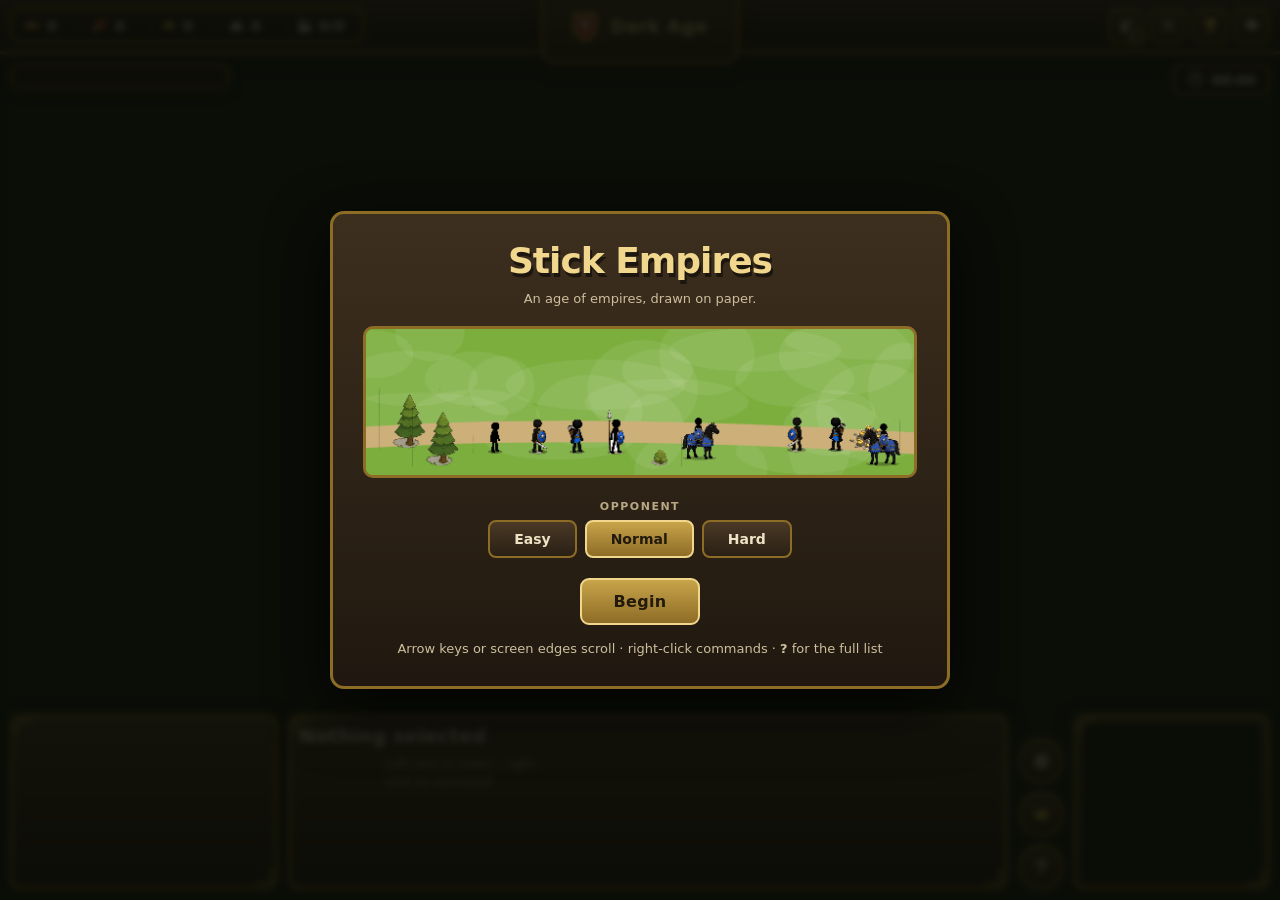
==== commit 765a2170: "v3" ====
--- a/index.html
+++ b/index.html
@@ -153,6 +153,7 @@
 <script src="js/iso.js"></script>
 <script src="js/pathfinding.js"></script>
 <script src="js/worldgen.js"></script>
+<script src="js/sprites.js"></script>
 <script src="js/art.js"></script>
 <script src="js/entities.js"></script>
 <script src="js/render.js"></script>
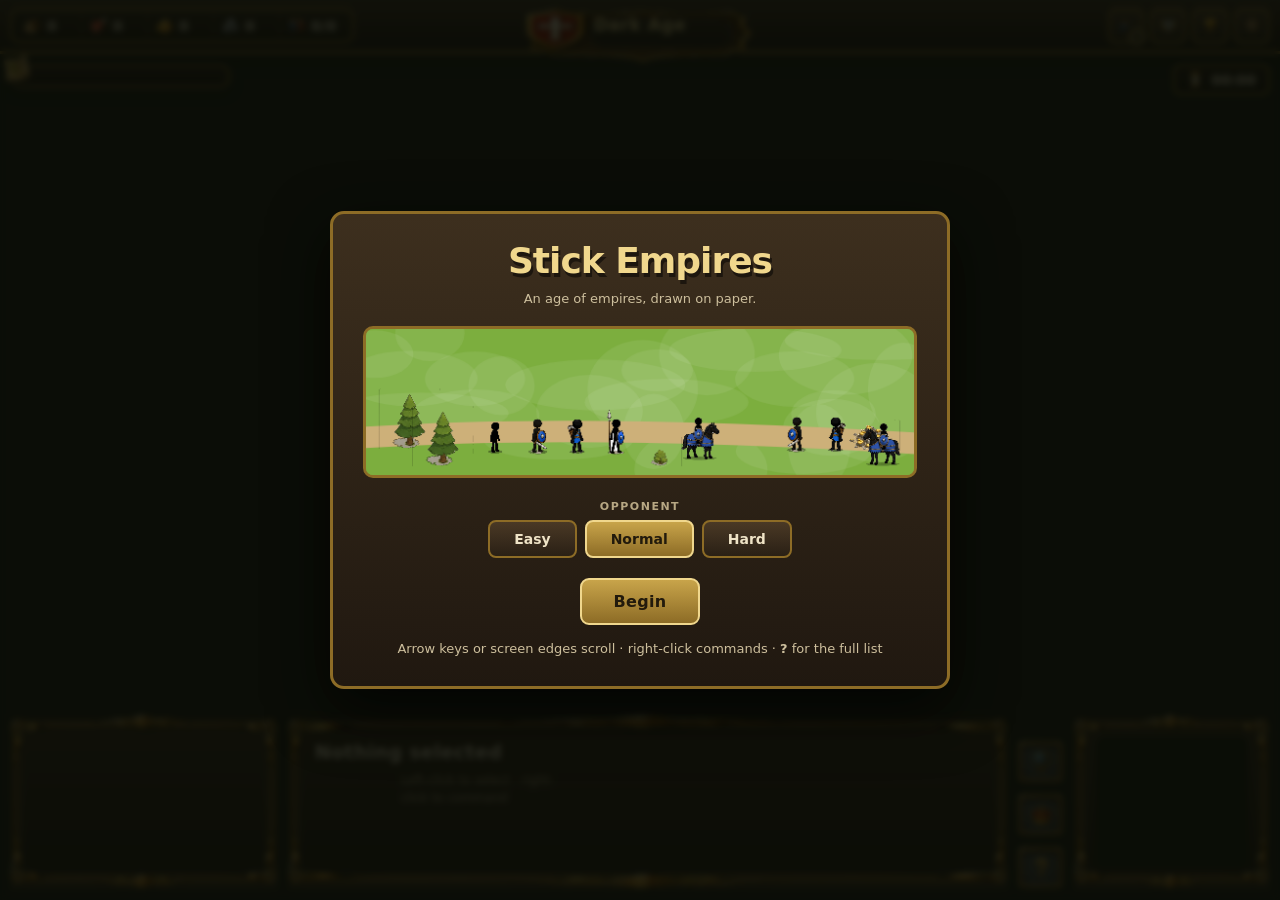
==== commit 6d25da88: "Isometric RTS with sheet-based art, skinned HUD and opening cinematic Deployed from gh-pages; main i" ====
--- a/index.html
+++ b/index.html
@@ -37,6 +37,7 @@
 
   <!-- ================= objectives ================= -->
   <div id="objectives">
+    <i class="ico ico-map obj-icon"></i>
     <ul id="obj-list"></ul>
   </div>
 
@@ -66,7 +67,7 @@
     <div id="side-tools">
       <button class="round" id="btn-diplo" title="Players"><i class="ico ico-globe"></i></button>
       <button class="round" id="btn-tech" title="Age progress"><i class="ico ico-crown"></i></button>
-      <button class="round" id="btn-help2" title="How to play">?</button>
+      <button class="round" id="btn-help2" title="How to play"><i class="ico ico-help"></i></button>
     </div>
 
     <div class="frame" id="minimap-frame">
@@ -129,7 +130,7 @@
     </div>
   </div>
 
-  <div id="start" class="overlay">
+  <div id="start" class="overlay hidden">
     <div class="panel start-panel">
       <h1 class="logo">Stick&nbsp;Empires</h1>
       <p class="tag">An age of empires, drawn on paper.</p>
@@ -161,6 +162,8 @@
 <script src="js/ai.js"></script>
 <script src="js/input.js"></script>
 <script src="js/ui.js"></script>
+<script src="js/uiskin.js"></script>
+<script src="js/intro.js"></script>
 <script src="js/main.js"></script>
 </body>
 </html>
--- a/css/style.css
+++ b/css/style.css
@@ -65,6 +65,8 @@
 .ico-trophy{ background-image: url("data:image/svg+xml,%3Csvg xmlns='http://www.w3.org/2000/svg' viewBox='0 0 24 24'%3E%3Cpath d='M7 3h10v6a5 5 0 01-10 0z' fill='%23e8c34a'/%3E%3Cpath d='M7 4H4v2a4 4 0 004 4M17 4h3v2a4 4 0 01-4 4' stroke='%23e8c34a' stroke-width='1.8' fill='none'/%3E%3Crect x='10' y='14' width='4' height='4' fill='%23e8c34a'/%3E%3Crect x='7' y='18' width='10' height='3' rx='1' fill='%23e8c34a'/%3E%3C/svg%3E"); }
 .ico-gear  { background-image: url("data:image/svg+xml,%3Csvg xmlns='http://www.w3.org/2000/svg' viewBox='0 0 24 24'%3E%3Cpath d='M12 8a4 4 0 100 8 4 4 0 000-8zm9 4l-2-1.2.4-2.3-2.2-1.3-1.8 1.5-2.2-.9L12.6 3h-2.5l-.6 2.3-2.2.9-1.8-1.5L3.3 6l.4 2.3L1.7 12l2 1.2-.4 2.3 2.2 1.3 1.8-1.5 2.2.9.6 2.3h2.5l.6-2.3 2.2-.9 1.8 1.5 2.2-1.3-.4-2.3z' fill='%23efe3c6'/%3E%3C/svg%3E"); }
 .ico-globe { background-image: url("data:image/svg+xml,%3Csvg xmlns='http://www.w3.org/2000/svg' viewBox='0 0 24 24'%3E%3Cg fill='none' stroke='%23efe3c6' stroke-width='1.9'%3E%3Ccircle cx='12' cy='12' r='9'/%3E%3Cellipse cx='12' cy='12' rx='4' ry='9'/%3E%3Cpath d='M3 12h18M4.5 7h15M4.5 17h15'/%3E%3C/g%3E%3C/svg%3E"); }
+.ico-map    { background-image: url("data:image/svg+xml,%3Csvg xmlns='http://www.w3.org/2000/svg' viewBox='0 0 24 24'%3E%3Cpath d='M3 6l6-2 6 2 6-2v14l-6 2-6-2-6 2z' fill='%23e0cfa2' stroke='%238d6c26' stroke-width='1.4' stroke-linejoin='round'/%3E%3Cpath d='M9 4v14M15 6v14' stroke='%238d6c26' stroke-width='1.2'/%3E%3C/svg%3E"); }
+.ico-help   { background-image: url("data:image/svg+xml,%3Csvg xmlns='http://www.w3.org/2000/svg' viewBox='0 0 24 24'%3E%3Ctext x='12' y='19' text-anchor='middle' font-size='19' font-weight='bold' fill='%23efe3c6' font-family='sans-serif'%3E?%3C/text%3E%3C/svg%3E"); }
 .ico-crown { background-image: url("data:image/svg+xml,%3Csvg xmlns='http://www.w3.org/2000/svg' viewBox='0 0 24 24'%3E%3Cpath d='M3 8l3.5 4L12 5l5.5 7L21 8v10H3z' fill='%23e8c34a'/%3E%3Ccircle cx='3' cy='7' r='1.8' fill='%23f0d78d'/%3E%3Ccircle cx='21' cy='7' r='1.8' fill='%23f0d78d'/%3E%3Ccircle cx='12' cy='4' r='2' fill='%23f0d78d'/%3E%3C/svg%3E"); }
 
 /* ----------------------------------------------------------------- topbar */
@@ -180,6 +182,12 @@
   z-index: 8;
   box-shadow: 0 4px 14px rgba(0, 0, 0, .45);
 }
+#objectives { position: absolute; }
+#objectives .obj-icon {
+  position: absolute; top: -12px; left: -10px;
+  width: 30px; height: 30px; transform: rotate(-8deg);
+  filter: drop-shadow(0 2px 3px rgba(0,0,0,.5));
+}
 #objectives ul { list-style: none; }
 #objectives li {
   position: relative;
@@ -283,6 +291,12 @@
 .cmd:active { transform: translateY(0); }
 .cmd img { width: 42px; height: 42px; image-rendering: auto; }
 .cmd .emoji { font-size: 22px; }
+/* command glyphs swapped for sheet art by UISkin; sized to match unit icons */
+.cmd .emoji.cmd-build, .cmd .emoji.cmd-stop, .cmd .emoji.cmd-cancel,
+.cmd .emoji.cmd-attack, .cmd .emoji.ico-crown, .cmd .emoji.ico-gear {
+  width: 38px; height: 38px; font-size: 0;
+  background-repeat: no-repeat; background-position: center; background-size: contain;
+}
 .cmd .lbl { display: none; }
 .cmd .cost {
   position: absolute;
@@ -540,10 +554,18 @@
 .fine { margin-top: 14px; font-size: 11.5px; color: #9a8d6f; }
 
 @media (max-width: 1280px) {
-  .res { min-width: 66px; font-size: 14px; padding: 4px 8px 4px 6px; }
+  .res { min-width: 64px; font-size: 14px; padding: 4px 8px 4px 6px; }
   .ico { width: 17px; height: 17px; }
-  #age-banner { font-size: 18px; min-width: 200px; padding: 0 20px 8px; }
+  /* the plaque art is wider than the old flat banner, so it has to give way
+     sooner or it rides over the resource counters */
+  #age-banner { font-size: 17px; min-width: 210px; padding: 0 28px 12px; }
+  body.skinned #age-banner { min-width: 236px; padding: 0 30px 14px; }
   .tool { width: 36px; height: 36px; }
+}
+@media (max-width: 1120px) {
+  #age-banner { font-size: 15px; min-width: 180px; padding: 0 22px 10px; }
+  body.skinned #age-banner { min-width: 196px; padding: 0 24px 12px; }
+  .res { min-width: 56px; font-size: 13px; padding: 3px 6px 3px 4px; }
 }
 @media (max-width: 1080px) {
   :root { --bottom-h: 172px; }
@@ -564,3 +586,69 @@
 @media (max-width: 860px) {
   #age-banner { display: none; }
 }
+
+
+/* ---------------------------------------------------- skinned (atlas) HUD */
+/* UISkin swaps the panel fills for 9-sliced frame art, so drop the flat
+   gradients and let the artwork carry the edges. */
+body.skinned .frame {
+  background:
+    linear-gradient(180deg, rgba(52, 40, 25, .92), rgba(26, 20, 12, .95));
+  padding: 10px;
+}
+body.skinned .cmd { padding: 0; }
+body.skinned .cmd:hover { box-shadow: 0 0 0 2px var(--brass-hi); }
+body.skinned .cmd .cost { background: rgba(0, 0, 0, .68); }
+body.skinned .qitem { display: grid; place-items: center; }
+body.skinned #sel-icon img { background: none; }
+body.skinned .round { color: transparent; }
+body.skinned .round .ico { width: 22px; height: 22px; }
+body.skinned #age-banner { color: var(--brass-hi); }
+
+
+/* --------------------------------------------------------------- cinematic */
+
+#intro {
+  position: fixed; inset: 0;
+  background: #000;
+  z-index: 50;
+  display: grid; place-items: center;
+  transition: opacity .4s ease;
+}
+#intro.fading { opacity: 0; pointer-events: none; }
+#intro-video {
+  width: 100%; height: 100%;
+  object-fit: contain;
+  background: #000;
+}
+#intro-controls {
+  position: absolute;
+  right: 22px; bottom: 20px;
+  display: flex; align-items: center; gap: 10px;
+}
+#intro-controls button {
+  background: rgba(20, 16, 10, .6);
+  border: 2px solid rgba(200, 164, 74, .55);
+  color: var(--parch);
+  border-radius: 8px;
+  padding: 9px 16px;
+  font: 600 14px/1 inherit;
+  letter-spacing: .4px;
+  cursor: pointer;
+  backdrop-filter: blur(2px);
+  transition: border-color .12s, background .12s;
+}
+#intro-controls button:hover {
+  border-color: var(--brass-hi);
+  background: rgba(40, 32, 18, .8);
+}
+#intro-sound { min-width: 46px; font-size: 16px; }
+/* if autoplay-with-sound was blocked, draw the eye to the unmute button */
+#intro-sound.nudge {
+  border-color: var(--brass-hi);
+  animation: introNudge 1.6s ease-in-out infinite;
+}
+@keyframes introNudge {
+  0%, 100% { box-shadow: 0 0 0 0 rgba(240, 215, 141, 0); }
+  50%      { box-shadow: 0 0 0 5px rgba(240, 215, 141, .28); }
+}
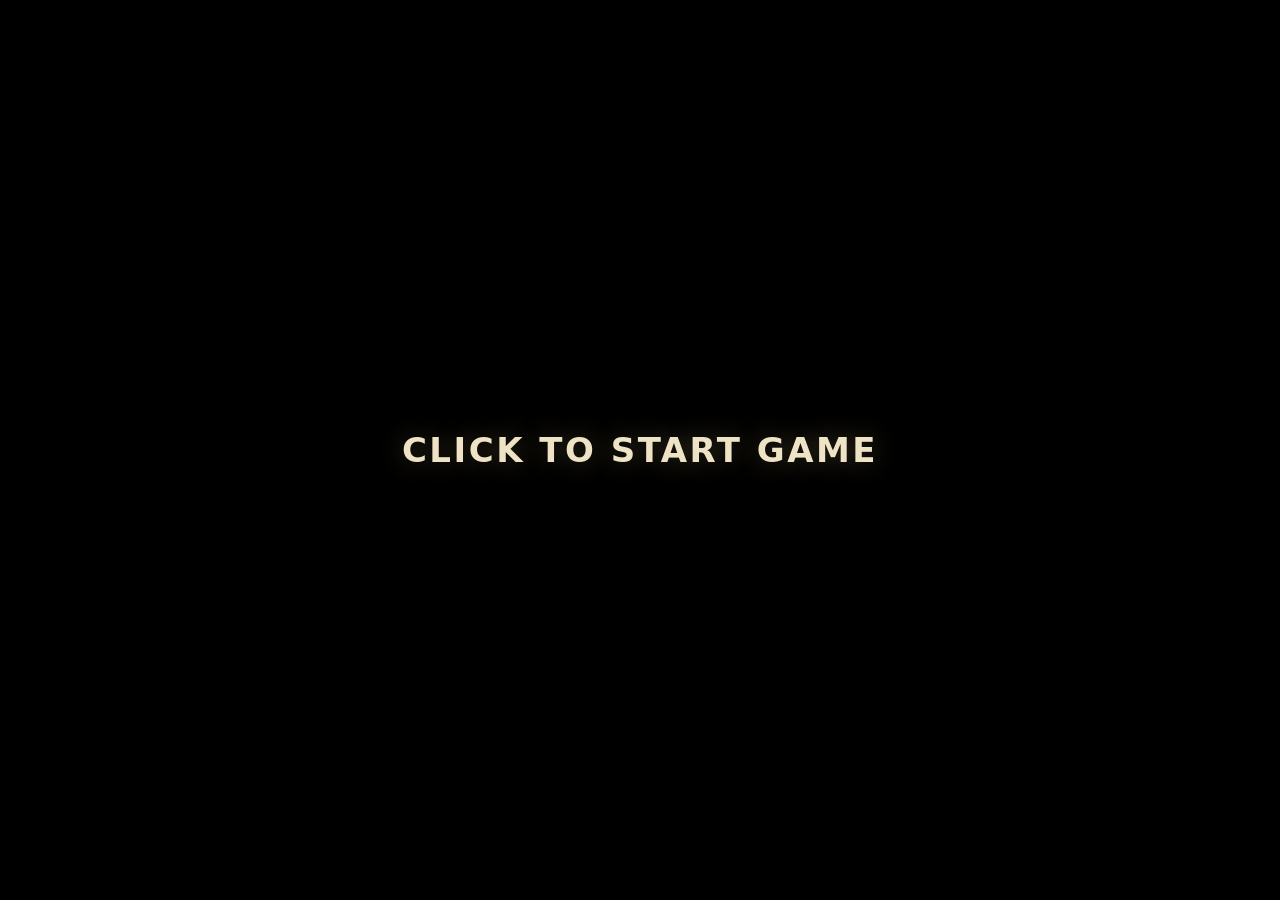
==== commit 0ac3dbf4: "Cache-bust local js/css so redeploys are picked up immediately GitHub Pages serves assets with max-a" ====
--- a/index.html
+++ b/index.html
@@ -4,7 +4,7 @@
 <meta charset="utf-8">
 <meta name="viewport" content="width=device-width, initial-scale=1">
 <title>Stick Empires — an Age of Stick Figures</title>
-<link rel="stylesheet" href="css/style.css">
+<link rel="stylesheet" href="css/style.css?v=20260724185618">
 <link rel="icon" href="data:image/svg+xml,%3Csvg%20xmlns='http://www.w3.org/2000/svg'%20viewBox='0%200%2032%2032'%3E%3Cg%20fill='none'%20stroke='%23241f18'%20stroke-width='2.6'%20stroke-linecap='round'%3E%3Ccircle%20cx='16'%20cy='7'%20r='4.2'%20fill='%234a76d4'/%3E%3Cpath%20d='M16%2011.5v9M9%2015h14M16%2020.5l-5%207.5M16%2020.5l5%207.5'/%3E%3C/g%3E%3C/svg%3E">
 </head>
 <body>
@@ -149,21 +149,21 @@
   </div>
 </div>
 
-<script src="js/config.js"></script>
-<script src="js/utils.js"></script>
-<script src="js/iso.js"></script>
-<script src="js/pathfinding.js"></script>
-<script src="js/worldgen.js"></script>
-<script src="js/sprites.js"></script>
-<script src="js/art.js"></script>
-<script src="js/entities.js"></script>
-<script src="js/render.js"></script>
-<script src="js/game.js"></script>
-<script src="js/ai.js"></script>
-<script src="js/input.js"></script>
-<script src="js/ui.js"></script>
-<script src="js/uiskin.js"></script>
-<script src="js/intro.js"></script>
-<script src="js/main.js"></script>
+<script src="js/config.js?v=20260724185618"></script>
+<script src="js/utils.js?v=20260724185618"></script>
+<script src="js/iso.js?v=20260724185618"></script>
+<script src="js/pathfinding.js?v=20260724185618"></script>
+<script src="js/worldgen.js?v=20260724185618"></script>
+<script src="js/sprites.js?v=20260724185618"></script>
+<script src="js/art.js?v=20260724185618"></script>
+<script src="js/entities.js?v=20260724185618"></script>
+<script src="js/render.js?v=20260724185618"></script>
+<script src="js/game.js?v=20260724185618"></script>
+<script src="js/ai.js?v=20260724185618"></script>
+<script src="js/input.js?v=20260724185618"></script>
+<script src="js/ui.js?v=20260724185618"></script>
+<script src="js/uiskin.js?v=20260724185618"></script>
+<script src="js/intro.js?v=20260724185618"></script>
+<script src="js/main.js?v=20260724185618"></script>
 </body>
 </html>
--- a/css/style.css
+++ b/css/style.css
@@ -621,6 +621,31 @@
   object-fit: contain;
   background: #000;
 }
+#intro-gate {
+  position: absolute; inset: 0;
+  background: #000;
+  display: grid; place-items: center;
+  cursor: pointer;
+  z-index: 2;
+  transition: opacity .3s ease;
+}
+#intro-gate.gone { opacity: 0; pointer-events: none; }
+#intro-gate span {
+  color: var(--parch);
+  font-size: clamp(20px, 3.2vw, 34px);
+  font-weight: 700;
+  letter-spacing: 2.5px;
+  text-transform: uppercase;
+  text-shadow: 0 0 26px rgba(240, 215, 141, .28);
+  animation: gatePulse 2.2s ease-in-out infinite;
+  user-select: none;
+}
+@keyframes gatePulse { 0%, 100% { opacity: .62; } 50% { opacity: 1; } }
+
+/* controls stay hidden until the cinematic is actually running */
+#intro-controls { opacity: 0; pointer-events: none; transition: opacity .4s ease .2s; }
+#intro.started #intro-controls { opacity: 1; pointer-events: auto; }
+
 #intro-controls {
   position: absolute;
   right: 22px; bottom: 20px;
@@ -643,6 +668,7 @@
   background: rgba(40, 32, 18, .8);
 }
 #intro-sound { min-width: 46px; font-size: 16px; }
+
 /* if autoplay-with-sound was blocked, draw the eye to the unmute button */
 #intro-sound.nudge {
   border-color: var(--brass-hi);
